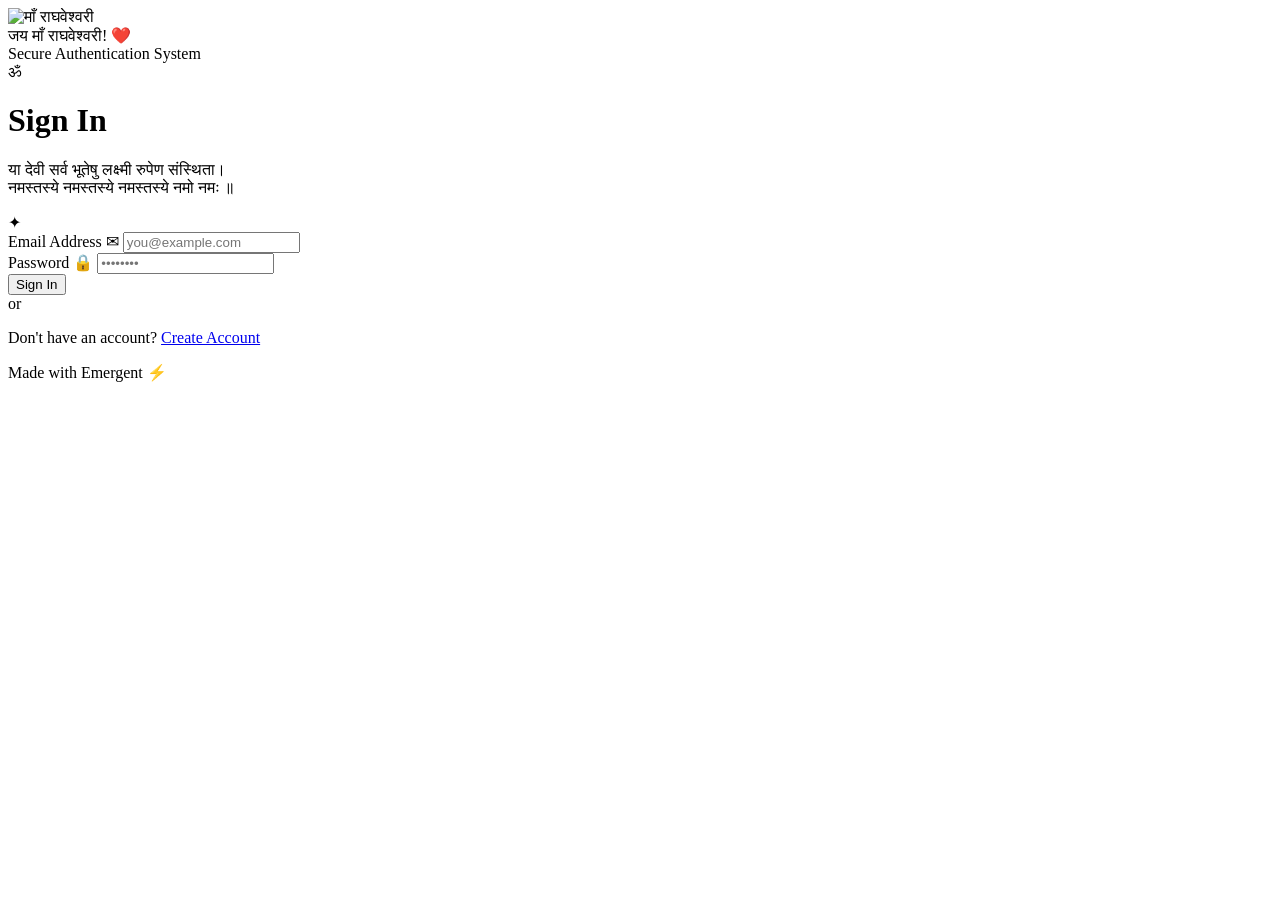
==== index.html @ 315c8e9e "Update and rename login page/index.html to index.html" ====
<!DOCTYPE html>
<html lang="hi">
<head>
  <meta charset="UTF-8" />
  <meta name="viewport" content="width=device-width, initial-scale=1.0"/>
  <title>जय माँ राघवेश्वरी – Sign In</title>
  <link href="https://fonts.googleapis.com/css2?family=Cinzel+Decorative:wght@700;900&family=Playfair+Display:ital,wght@0,400;0,600;1,400&family=Noto+Sans+Devanagari:wght@400;700&display=swap" rel="stylesheet"/>
  <link rel="stylesheet" href="style.css" />
</head>
<body>

  <!-- ── LEFT PANEL ── -->
  <div class="left">
    <img class="bg"
      src="maa.jpeg"
      alt="माँ राघवेश्वरी" />
    <div class="badge">जय माँ राघवेश्वरी! ❤️</div>
    <div class="caption">Secure Authentication System</div>
    <div class="divider-line"></div>
  </div>

  <!-- ── RIGHT PANEL ── -->
  <div class="right">
    <div class="corner corner-tl"></div>
    <div class="corner corner-tr"></div>
    <div class="corner corner-bl"></div>
    <div class="corner corner-br"></div>

    <div class="card">
      <div class="om">ॐ</div>
      <h1>Sign In</h1>
      <p class="shloka">या देवी सर्व भूतेषु लक्ष्मी रुपेण संस्थिता।<br/>नमस्तस्ये नमस्तस्ये नमस्तस्ये नमो नमः ॥</p>

      <div class="gold-rule"><span>✦</span></div>

      <!-- EMAIL -->
      <div class="input-wrap">
        <label for="email">Email Address</label>
        <span class="input-icon">✉</span>
        <input type="email" id="email" placeholder="you@example.com" autocomplete="email" />
      </div>

      <!-- PASSWORD -->
      <div class="input-wrap">
        <label for="password">Password</label>
        <span class="input-icon">🔒</span>
        <input type="password" id="password" placeholder="••••••••" autocomplete="current-password" />
      </div>

      <button class="btn-signin" id="signinBtn">Sign In</button>

      <div class="or-sep">or</div>

      <p class="create-account">
        Don't have an account? <a href="#">Create Account</a>
      </p>
    </div>

    <div class="made-with">Made with Emergent ⚡</div>
  </div>

  <script src="script.js"></script>
</body>
</html>
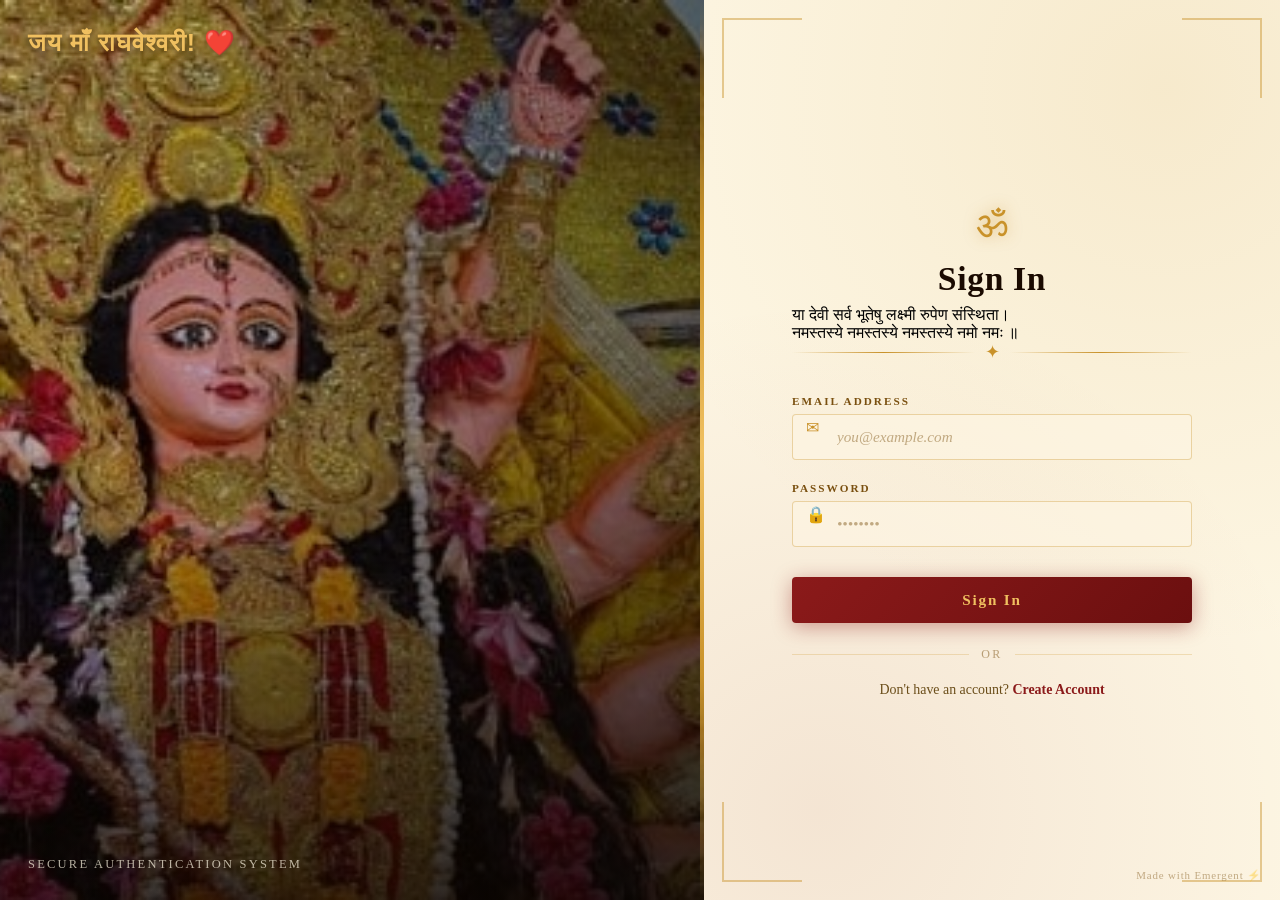
==== commit a3e0d8f4: "Update index.html" ====
--- a/index.html
+++ b/index.html
@@ -12,7 +12,7 @@
   <!-- ── LEFT PANEL ── -->
   <div class="left">
     <img class="bg"
-      src="maa.jpeg"
+      src="login page/maa.jpeg"
       alt="माँ राघवेश्वरी" />
     <div class="badge">जय माँ राघवेश्वरी! ❤️</div>
     <div class="caption">Secure Authentication System</div>
--- a/style.css
+++ b/style.css
@@ -0,0 +1,421 @@
+/* ── RESET & VARIABLES ── */
+*, *::before, *::after {
+  box-sizing: border-box;
+  margin: 0;
+  padding: 0;
+}
+
+:root {
+  --gold: #c9922a;
+  --gold-light: #f0c060;
+  --gold-dark: #7a5010;
+  --crimson: #8b1a1a;
+  --cream: #fdf6e3;
+  --deep: #1a0a00;
+  --white: #ffffff;
+}
+
+/* ── BODY ── */
+body {
+  min-height: 100vh;
+  display: flex;
+  font-family: 'Playfair Display', serif;
+  background: var(--deep);
+  overflow: hidden;
+}
+
+/* ══════════════════════════
+   LEFT PANEL
+══════════════════════════ */
+.left {
+  position: relative;
+  width: 55%;
+  min-height: 100vh;
+  overflow: hidden;
+  flex-shrink: 0;
+}
+
+.left img.bg {
+  width: 100%;
+  height: 100%;
+  object-fit: cover;
+  object-position: center top;
+  display: block;
+}
+
+/* Gradient overlay */
+.left::after {
+  content: '';
+  position: absolute;
+  inset: 0;
+  background:
+    linear-gradient(to right, rgba(10,4,0,0.18) 0%, rgba(10,4,0,0.55) 100%),
+    linear-gradient(to top,   rgba(10,4,0,0.70) 0%, transparent 50%);
+  pointer-events: none;
+}
+
+/* Top badge */
+.badge {
+  position: absolute;
+  border-style: groove;
+  border: #6b0f0f;
+  top: 28px;
+  left: 28px;
+  z-index: 10;
+  font-family: 'Noto Sans Devanagari', sans-serif;
+  font-weight: 700;
+  font-size: 1.55rem;
+  color: var(--gold-light);
+  text-shadow:
+    0 0 18px rgba(240,192,96,0.9),
+    0 2px 6px rgba(0,0,0,0.8);
+  letter-spacing: 0.04em;
+  animation: fadeSlideDown 1s ease both;
+}
+
+/* Bottom caption */
+.caption {
+  position: absolute;
+  bottom: 28px;
+  left: 28px;
+  z-index: 10;
+  font-size: 0.78rem;
+  letter-spacing: 0.18em;
+  text-transform: uppercase;
+  color: rgba(253,246,227,0.7);
+  animation: fadeSlideUp 1s 0.4s ease both;
+}
+
+/* Decorative vertical gold line */
+.divider-line {
+  position: absolute;
+  top: 0;
+  right: 0;
+  width: 4px;
+  height: 100%;
+  background: linear-gradient(
+    to bottom,
+    transparent,
+    var(--gold),
+    var(--gold-light),
+    var(--gold),
+    transparent
+  );
+  z-index: 20;
+  animation: lineGrow 1.2s 0.2s ease both;
+  transform-origin: top;
+}
+
+/* ══════════════════════════
+   RIGHT PANEL
+══════════════════════════ */
+.right {
+  flex: 1;
+  display: flex;
+  flex-direction: column;
+  align-items: center;
+  justify-content: center;
+  padding: 48px 56px;
+  background: var(--cream);
+  position: relative;
+  overflow: hidden;
+}
+
+/* Subtle radial background */
+.right::before {
+  content: '';
+  position: absolute;
+  inset: 0;
+  background-image:
+    radial-gradient(circle at 80% 10%, rgba(201,146,42,0.12) 0%, transparent 60%),
+    radial-gradient(circle at 20% 90%, rgba(139,26,26,0.08) 0%, transparent 55%);
+  pointer-events: none;
+}
+
+/* Ornamental corners */
+.corner {
+  position: absolute;
+  width: 80px;
+  height: 80px;
+  border-color: var(--gold);
+  border-style: solid;
+  opacity: 0.45;
+}
+.corner-tl { top: 18px;    left: 18px;  border-width: 2px 0 0 2px; }
+.corner-tr { top: 18px;    right: 18px; border-width: 2px 2px 0 0; }
+.corner-bl { bottom: 18px; left: 18px;  border-width: 0 0 2px 2px; }
+.corner-br { bottom: 18px; right: 18px; border-width: 0 2px 2px 0; }
+
+/* ── CARD ── */
+.card {
+  width: 100%;
+  max-width: 400px;
+  position: relative;
+  z-index: 2;
+  animation: fadeUp 0.9s 0.5s ease both;
+}
+
+/* OM symbol */
+.om {
+  text-align: center;
+  font-size: 2.4rem;
+  color: var(--gold);
+  margin-bottom: 12px;
+  text-shadow: 0 0 14px rgba(201,146,42,0.5);
+  animation: pulse 3s ease infinite;
+}
+
+/* Heading */
+h1 {
+  font-family: 'Cinzel Decorative', serif;
+  font-size: 2.1rem;
+  font-weight: 900;
+  color: var(--deep);
+  text-align: center;
+  letter-spacing: 0.02em;
+  line-height: 1.2;
+  margin-bottom: 6px;
+}
+
+/* Subtitle */
+.subtitle {
+  text-align: center;
+  font-size: 0.82rem;
+  color: #6b4e1a;
+  letter-spacing: 0.12em;
+  text-transform: uppercase;
+  margin-bottom: 36px;
+}
+
+/* Gold decorative divider */
+.gold-rule {
+  display: flex;
+  align-items: center;
+  gap: 10px;
+  margin-bottom: 32px;
+}
+.gold-rule::before,
+.gold-rule::after {
+  content: '';
+  flex: 1;
+  height: 1px;
+  background: linear-gradient(to right, transparent, var(--gold), transparent);
+}
+.gold-rule span {
+  font-size: 1.1rem;
+  color: var(--gold);
+}
+
+/* ── LABELS ── */
+label {
+  display: block;
+  font-size: 0.7rem;
+  letter-spacing: 0.18em;
+  text-transform: uppercase;
+  font-family: 'Playfair Display', serif;
+  color: var(--gold-dark);
+  margin-bottom: 7px;
+  font-weight: 600;
+}
+
+/* ── INPUT WRAPPER ── */
+.input-wrap {
+  position: relative;
+  margin-bottom: 22px;
+}
+
+/* ── INPUTS ── */
+input[type="email"],
+input[type="password"] {
+  width: 100%;
+  padding: 13px 16px 13px 44px;
+  border: 1.5px solid rgba(201,146,42,0.35);
+  border-radius: 4px;
+  background: rgba(253,246,227,0.6);
+  font-family: 'Playfair Display', serif;
+  font-size: 0.95rem;
+  color: var(--deep);
+  outline: none;
+  transition: border-color 0.25s, box-shadow 0.25s, background 0.25s;
+}
+
+input::placeholder {
+  color: rgba(122,80,16,0.45);
+  font-style: italic;
+}
+
+input:focus {
+  border-color: var(--gold);
+  background: #fff;
+  box-shadow: 0 0 0 3px rgba(201,146,42,0.15);
+}
+
+/* Input icon */
+.input-icon {
+  position: absolute;
+  left: 14px;
+  top: 50%;
+  transform: translateY(-50%);
+  color: var(--gold);
+  font-size: 1rem;
+  pointer-events: none;
+}
+
+/* ── SIGN IN BUTTON ── */
+.btn-signin {
+  width: 100%;
+  padding: 14px;
+  background: linear-gradient(135deg, var(--crimson) 0%, #6b0f0f 100%);
+  color: var(--gold-light);
+  font-family: 'Cinzel Decorative', serif;
+  font-size: 0.95rem;
+  font-weight: 700;
+  letter-spacing: 0.12em;
+  border: none;
+  border-radius: 4px;
+  cursor: pointer;
+  position: relative;
+  overflow: hidden;
+  transition: transform 0.15s, box-shadow 0.25s;
+  box-shadow: 0 4px 20px rgba(139,26,26,0.4);
+  margin-top: 8px;
+}
+
+.btn-signin::before {
+  content: '';
+  position: absolute;
+  top: 0;
+  left: -100%;
+  width: 100%;
+  height: 100%;
+  background: linear-gradient(90deg, transparent, rgba(240,192,96,0.18), transparent);
+  transition: left 0.5s;
+}
+
+.btn-signin:hover {
+  transform: translateY(-2px);
+  box-shadow: 0 8px 28px rgba(139,26,26,0.55);
+}
+
+.btn-signin:hover::before {
+  left: 100%;
+}
+
+.btn-signin:active {
+  transform: translateY(0);
+}
+
+/* ── OR SEPARATOR ── */
+.or-sep {
+  display: flex;
+  align-items: center;
+  gap: 12px;
+  margin: 24px 0 20px;
+  color: rgba(122,80,16,0.5);
+  font-size: 0.75rem;
+  letter-spacing: 0.2em;
+  text-transform: uppercase;
+}
+
+.or-sep::before,
+.or-sep::after {
+  content: '';
+  flex: 1;
+  height: 1px;
+  background: rgba(201,146,42,0.25);
+}
+
+/* ── CREATE ACCOUNT LINK ── */
+.create-account {
+  text-align: center;
+  font-size: 0.87rem;
+  color: #6b4e1a;
+}
+
+.create-account a {
+  color: var(--crimson);
+  font-weight: 600;
+  text-decoration: none;
+  border-bottom: 1px solid transparent;
+  transition: border-color 0.2s;
+}
+
+.create-account a:hover {
+  border-color: var(--crimson);
+}
+
+/* ── FOOTER BADGE ── */
+.made-with {
+  position: absolute;
+  bottom: 18px;
+  right: 18px;
+  font-size: 0.68rem;
+  color: rgba(122,80,16,0.45);
+  letter-spacing: 0.08em;
+  z-index: 5;
+}
+
+/* ══════════════════════════
+   ANIMATIONS
+══════════════════════════ */
+@keyframes fadeSlideDown {
+  from { opacity: 0; transform: translateY(-20px); }
+  to   { opacity: 1; transform: translateY(0); }
+}
+
+@keyframes fadeSlideUp {
+  from { opacity: 0; transform: translateY(20px); }
+  to   { opacity: 1; transform: translateY(0); }
+}
+
+@keyframes lineGrow {
+  from { transform: scaleY(0); opacity: 0; }
+  to   { transform: scaleY(1); opacity: 1; }
+}
+
+@keyframes fadeUp {
+  from { opacity: 0; transform: translateY(30px); }
+  to   { opacity: 1; transform: translateY(0); }
+}
+
+@keyframes pulse {
+  0%, 100% { opacity: 1; }
+  50%       { opacity: 0.55; }
+}
+
+/* ══════════════════════════
+   RESPONSIVE
+══════════════════════════ */
+@media (max-width: 700px) {
+  body {
+    flex-direction: column;
+    overflow: auto;
+  }
+
+  .left {
+    width: 100%;
+    height: 260px;
+    min-height: unset;
+  }
+
+  .right {
+    padding: 36px 24px;
+    min-height: 100vh;
+  }
+
+  .divider-line {
+    width: 100%;
+    height: 4px;
+    top: auto;
+    bottom: 0;
+    left: 0;
+    background: linear-gradient(
+      to right,
+      transparent,
+      var(--gold),
+      var(--gold-light),
+      var(--gold),
+      transparent
+    );
+  }
+}
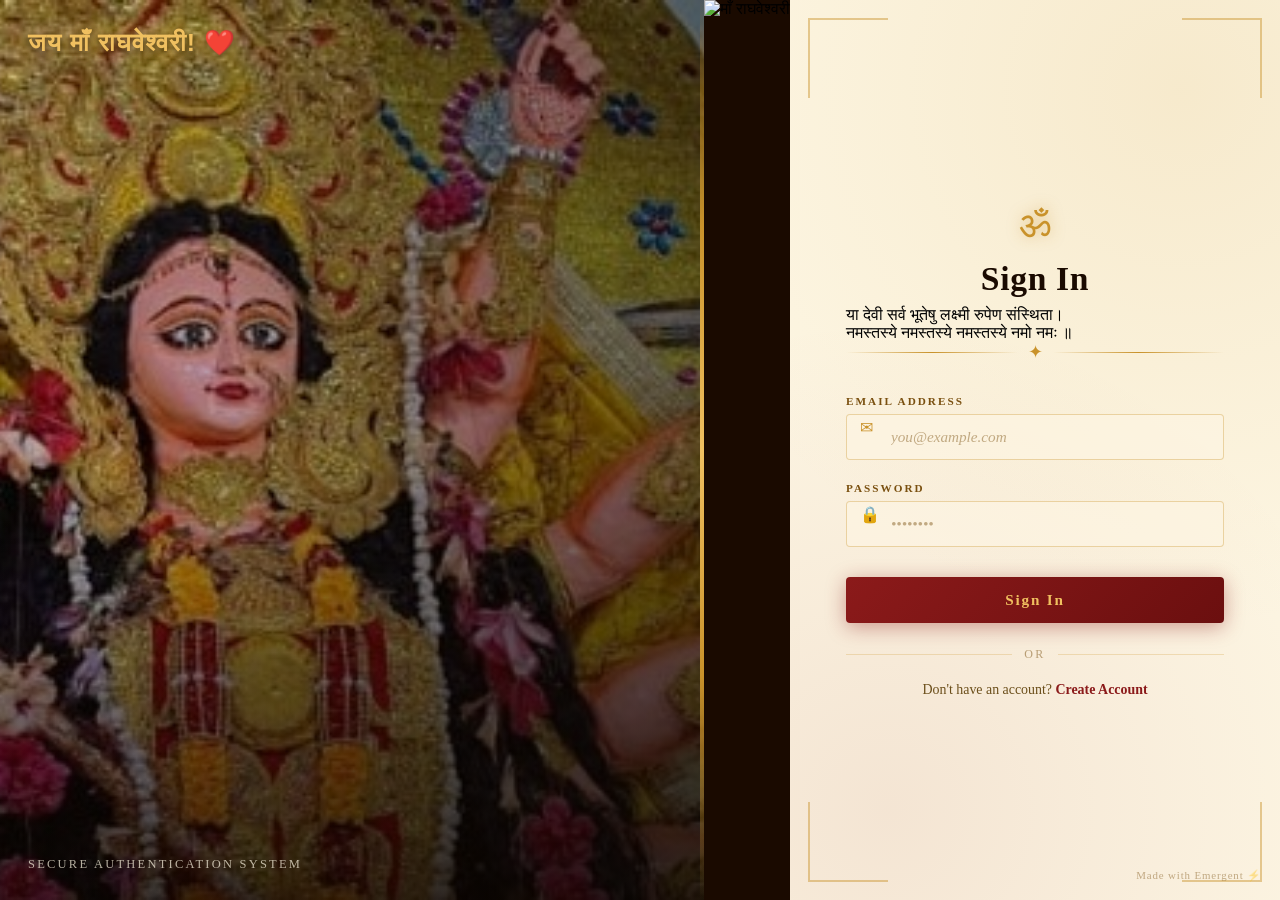
==== commit 89a929a9: "Fix HTML structure and update image source" ====
--- a/index.html
+++ b/index.html
@@ -18,7 +18,9 @@
     <div class="caption">Secure Authentication System</div>
     <div class="divider-line"></div>
   </div>
-
+<img class="bg"
+  src="https://raw.githubusercontent.com/hemahjJ/LOGIN-PAGE/main/maa.jpeg"
+  alt="माँ राघवेश्वरी" />
   <!-- ── RIGHT PANEL ── -->
   <div class="right">
     <div class="corner corner-tl"></div>
